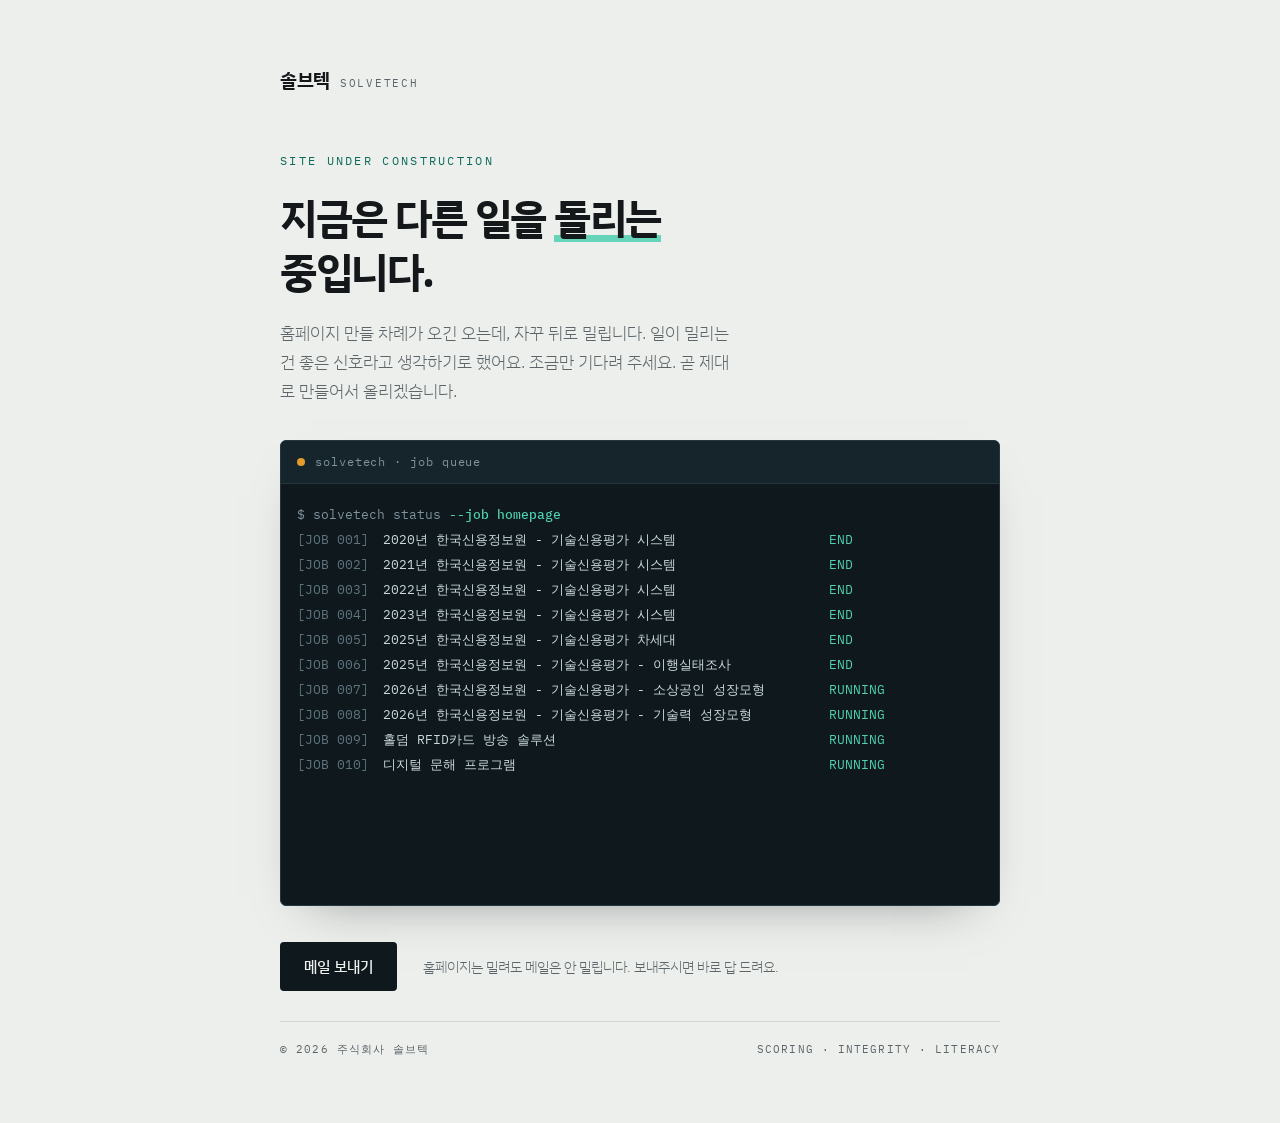
==== index.html @ c2465cfc "Update index.html" ====
<!DOCTYPE html>
<html lang="ko">
<head>
<meta charset="UTF-8">
<meta name="viewport" content="width=device-width, initial-scale=1">
<title>주식회사 솔브텍 — 홈페이지 준비 중입니다</title>
<meta name="description" content="솔브텍 홈페이지는 준비 중입니다. 문의는 메일로 주시면 바로 회신드립니다.">
<meta name="robots" content="noindex">
<link rel="preconnect" href="https://fonts.googleapis.com">
<link rel="preconnect" href="https://fonts.gstatic.com" crossorigin>
<link href="https://fonts.googleapis.com/css2?family=IBM+Plex+Mono:wght@400;500&family=IBM+Plex+Sans+KR:wght@300;400;500;600;700&display=swap" rel="stylesheet">
<style>
  :root{
    --paper:#EDEFEC;
    --ink:#14181A;
    --muted:#5C666A;
    --rule:#D3D8D2;
    --panel:#0E181D;
    --panel-2:#16242B;
    --panel-line:#24373F;
    --mint:#4FD1B0;
    --amber:#E39B2E;
    --accent:#0E6B5B;
    --sans:'IBM Plex Sans KR', system-ui, -apple-system, sans-serif;
    --mono:'IBM Plex Mono', ui-monospace, Menlo, monospace;
  }
  *{box-sizing:border-box;}
  body{
    margin:0; min-height:100vh; background:var(--paper); color:var(--ink);
    font-family:var(--sans); line-height:1.75; -webkit-font-smoothing:antialiased;
    display:flex; flex-direction:column; justify-content:center;
    padding:clamp(28px,6vw,64px) clamp(20px,5vw,48px);
  }
  .wrap{width:100%; max-width:720px; margin:0 auto;}
  a{color:inherit;}
  :focus-visible{outline:2px solid var(--accent); outline-offset:3px;}

  .brand{display:flex; align-items:baseline; gap:10px; margin-bottom:clamp(34px,6vw,54px);}
  .brand b{font-size:19px; font-weight:700; letter-spacing:-.02em;}
  .brand span{font-family:var(--mono); font-size:11px; color:var(--muted); letter-spacing:.16em;}

  .eyebrow{font-family:var(--mono); font-size:11.5px; letter-spacing:.2em; color:var(--accent); margin:0 0 20px;}
  h1{font-size:clamp(27px,5.2vw,42px); line-height:1.28; font-weight:700; letter-spacing:-.035em; margin:0 0 20px; max-width:16ch;}
  h1 em{font-style:normal; position:relative; z-index:0; white-space:nowrap;}
  h1 em::after{content:""; position:absolute; left:0; right:0; bottom:.08em; height:.16em; background:var(--mint); z-index:-1; opacity:.85;}
  .lede{font-size:clamp(14.5px,1.7vw,16.5px); color:var(--muted); font-weight:300; margin:0 0 34px; max-width:46ch;}

  /* 콘솔 */
  .console{background:var(--panel); border:1px solid var(--panel-line); border-radius:6px; overflow:hidden; box-shadow:0 22px 50px -32px rgba(14,24,29,.5);}
  .console-bar{display:flex; align-items:center; gap:10px; padding:11px 16px; background:var(--panel-2); border-bottom:1px solid var(--panel-line); font-family:var(--mono); font-size:11.5px; color:#7E939B; letter-spacing:.08em;}
  .dot{width:8px; height:8px; border-radius:50%; background:var(--amber); flex:none;}
  .console-body{padding:18px 16px 22px; font-family:var(--mono); font-size:12.5px; line-height:2; color:#C9D8DC; overflow-x:auto;}
  .cmd{color:#7E939B;}
  .cmd b{color:var(--mint); font-weight:500;}
  .logline{display:flex; gap:14px; white-space:nowrap; opacity:0; transform:translateY(4px);}
  .logline.on{opacity:1; transform:none; transition:opacity .22s ease, transform .22s ease;}
  .lg-id{color:#5F757D; flex:none; width:9ch;}
  .lg-name{flex:none; width:54ch;}
  .lg-stat{flex:none; color:var(--mint);}
  .logline.wait{color:#8FA5AC;}
  .logline.wait .lg-stat{color:var(--amber);}
  .logline.wait .lg-id{color:var(--amber);}

  .barline{margin-top:14px; padding-top:14px; border-top:1px solid var(--panel-line); white-space:nowrap; opacity:0;}
  .barline.on{opacity:1; transition:opacity .35s ease;}
  .barline .bar{color:var(--amber);}
  .barline .bar i{font-style:normal; color:#31454D;}
  .barline .pct{color:#C9D8DC;}
  .warn{color:#8FA5AC; opacity:0; margin-top:2px;}
  .warn.on{opacity:1; transition:opacity .35s ease;}
  .warn b{color:var(--amber); font-weight:500;}
  .cursor{display:inline-block; width:7px; height:14px; background:var(--mint); vertical-align:-2px; margin-left:4px; animation:blink 1.1s steps(1) infinite;}
  @keyframes blink{0%,50%{opacity:1;} 51%,100%{opacity:0;}}
  @media (max-width:600px){ .console-body{font-size:10.5px;} }

  /* 하단 */
  .foot{margin-top:36px; display:flex; align-items:center; gap:14px 26px; flex-wrap:wrap;}
  .btn{display:inline-block; text-decoration:none; font-size:14.5px; font-weight:500; background:var(--panel); color:var(--paper); padding:12px 24px; border-radius:4px; transition:background .18s ease;}
  .btn:hover{background:var(--accent);}
  .foot .note{font-size:13.5px; color:var(--muted); font-weight:300; margin:0;}
  .meta{margin-top:30px; padding-top:18px; border-top:1px solid var(--rule); font-family:var(--mono); font-size:11px; letter-spacing:.1em; color:var(--muted); display:flex; justify-content:space-between; gap:12px; flex-wrap:wrap;}

  @media (prefers-reduced-motion:reduce){
    .logline,.barline,.warn{opacity:1 !important; transform:none !important; transition:none !important;}
    .cursor{animation:none;}
  }
</style>
</head>
<body>
<div class="wrap">

  <div class="brand"><b>솔브텍</b><span>SOLVETECH</span></div>

  <p class="eyebrow">SITE UNDER CONSTRUCTION</p>
  <h1>지금은 다른 일을 <em>돌리는</em> 중입니다.</h1>
  <p class="lede">
    홈페이지 만들 차례가 오긴 오는데, 자꾸 뒤로 밀립니다.
    일이 밀리는 건 좋은 신호라고 생각하기로 했어요.
    조금만 기다려 주세요. 곧 제대로 만들어서 올리겠습니다.
  </p>

  <div class="console" role="img" aria-label="솔브텍의 작업 대기열. 진행 중인 다섯 개 사업 아래에 홈페이지 제작 작업이 대기 상태로 밀려 있으며, 진행률은 14퍼센트입니다.">
    <div class="console-bar"><span class="dot"></span> solvetech · job queue</div>
    <div class="console-body">
      <div class="cmd">$ solvetech status <b>--job homepage</b></div>
      <div id="log"></div>

      <div class="barline" id="barline">
        <span class="bar" id="bar"></span>
        <span class="pct" id="pct">0%</span>
      </div>
      <div class="warn" id="warn">
        <b>WARN</b> 대기열이 좀 깁니다. 지난달에도 14% 였습니다.<span class="cursor"></span>
      </div>
    </div>
  </div>

  <div class="foot">
    <a class="btn" href="mailto:securecasino@gmail.com">메일 보내기</a>
    <p class="note">홈페이지는 밀려도 메일은 안 밀립니다. 보내주시면 바로 답 드려요.</p>
  </div>

  <div class="meta">
    <span>© 2026 주식회사 솔브텍</span>
    <span>SCORING · INTEGRITY · LITERACY</span>
  </div>

</div>

<script>
(function(){
  var jobs = [
    ["JOB 001","2020년 한국신용정보원 - 기술신용평가 시스템","END",""],
    ["JOB 002","2021년 한국신용정보원 - 기술신용평가 시스템","END",""],
    ["JOB 003","2022년 한국신용정보원 - 기술신용평가 시스템","END",""],
    ["JOB 004","2023년 한국신용정보원 - 기술신용평가 시스템","END",""],
    ["JOB 005","2025년 한국신용정보원 - 기술신용평가 차세대","END",""],
    ["JOB 006","2025년 한국신용정보원 - 기술신용평가 - 이행실태조사","END",""],
    ["JOB 007","2026년 한국신용정보원 - 기술신용평가 - 소상공인 성장모형","RUNNING",""],
    ["JOB 008","2026년 한국신용정보원 - 기술신용평가 - 기술력 성장모형","RUNNING",""],
    ["JOB 009","홀덤 RFID카드 방송 솔루션","RUNNING",""],
    ["JOB 010","디지털 문해 프로그램","RUNNING",""],
    ["JOB 999","홈페이지 제작","PENDING","wait"]
  ];

  var box  = document.getElementById('log');
  var barL = document.getElementById('barline');
  var bar  = document.getElementById('bar');
  var pct  = document.getElementById('pct');
  var warn = document.getElementById('warn');
  var reduce = window.matchMedia('(prefers-reduced-motion: reduce)').matches;

  var rows = jobs.map(function(j){
    var el = document.createElement('div');
    el.className = 'logline ' + j[3];
    el.innerHTML =
      '<span class="lg-id">[' + j[0] + ']</span>' +
      '<span class="lg-name">' + j[1] + '</span>' +
      '<span class="lg-stat">' + j[2] + '</span>';
    box.appendChild(el);
    return el;
  });

  var TOTAL = 22, TARGET = 14;
  function draw(p){
    var filled = Math.round(TOTAL * p / 100);
    bar.innerHTML = '[' + '█'.repeat(filled) + '<i>' + '·'.repeat(TOTAL - filled) + '</i>] ';
    pct.textContent = p + '%';
  }

  if (reduce) {
    rows.forEach(function(el){ el.classList.add('on'); });
    draw(TARGET); barL.classList.add('on'); warn.classList.add('on');
    return;
  }

  draw(0);
  rows.forEach(function(el, i){
    setTimeout(function(){ el.classList.add('on'); }, 350 + i * 300);
  });

  var start = 350 + rows.length * 300 + 200;
  setTimeout(function(){
    barL.classList.add('on');
    var p = 0;
    var t = setInterval(function(){
      p++; draw(p);
      if (p >= TARGET) {
        clearInterval(t);
        setTimeout(function(){ warn.classList.add('on'); }, 500);
      }
    }, 55);
  }, start);
})();
</script>
</body>
</html>
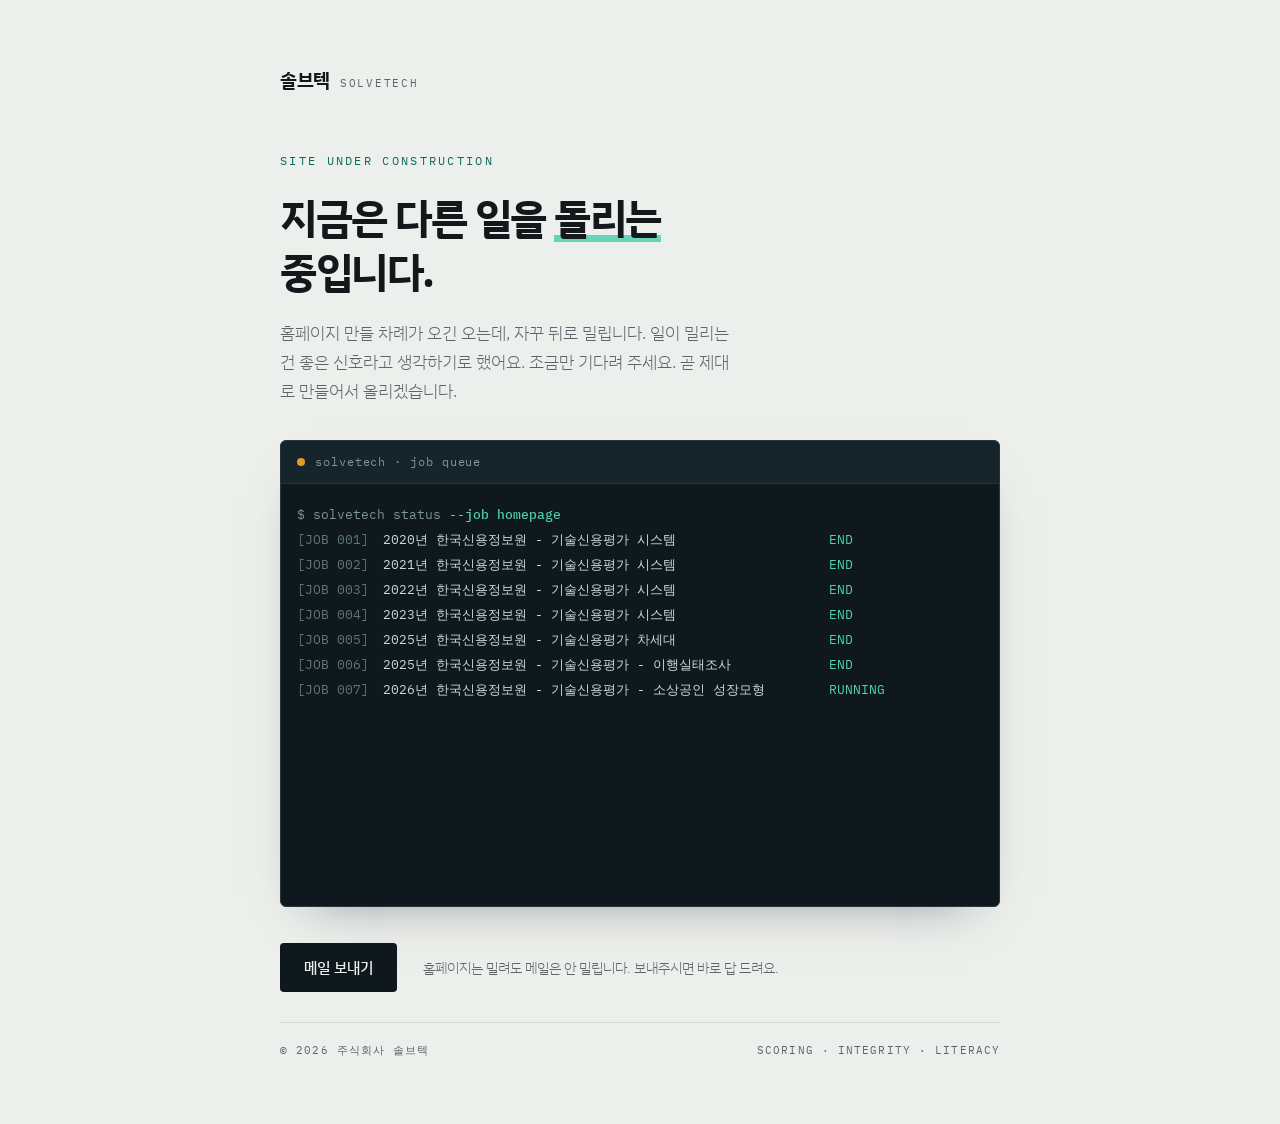
==== commit dd9da5ed: "Update index.html" ====
--- a/index.html
+++ b/index.html
@@ -31,6 +31,7 @@
     display:flex; flex-direction:column; justify-content:center;
     padding:clamp(28px,6vw,64px) clamp(20px,5vw,48px);
   }
+  body.locked{overflow:hidden;}
   .wrap{width:100%; max-width:720px; margin:0 auto;}
   a{color:inherit;}
   :focus-visible{outline:2px solid var(--accent); outline-offset:3px;}
@@ -61,6 +62,14 @@
   .logline.wait .lg-stat{color:var(--amber);}
   .logline.wait .lg-id{color:var(--amber);}
 
+  /* 클릭 가능한 잡 */
+  .logline.has-detail{cursor:pointer; padding:0 8px; margin:0 -8px; border-radius:3px; transition:background .15s ease;}
+  .logline.has-detail .lg-name{border-bottom:1px dotted #3E5A63;}
+  .logline.has-detail:hover, .logline.has-detail:focus-visible{background:rgba(79,209,176,.09);}
+  .logline.has-detail:hover .lg-name, .logline.has-detail:focus-visible .lg-name{color:var(--mint); border-bottom-color:var(--mint);}
+  .lg-open{flex:none; margin-left:auto; padding-left:16px; color:#3E5A63; transition:color .15s ease;}
+  .logline.has-detail:hover .lg-open, .logline.has-detail:focus-visible .lg-open{color:var(--mint);}
+
   .barline{margin-top:14px; padding-top:14px; border-top:1px solid var(--panel-line); white-space:nowrap; opacity:0;}
   .barline.on{opacity:1; transition:opacity .35s ease;}
   .barline .bar{color:var(--amber);}
@@ -80,9 +89,60 @@
   .foot .note{font-size:13.5px; color:var(--muted); font-weight:300; margin:0;}
   .meta{margin-top:30px; padding-top:18px; border-top:1px solid var(--rule); font-family:var(--mono); font-size:11px; letter-spacing:.1em; color:var(--muted); display:flex; justify-content:space-between; gap:12px; flex-wrap:wrap;}
 
+  /* ── 상세 레이어 ───────────────────────────── */
+  .layer{position:fixed; inset:0; z-index:50; display:flex; align-items:center; justify-content:center; padding:clamp(16px,4vw,40px);}
+  .layer[hidden]{display:none;}
+  .layer-bg{position:absolute; inset:0; background:rgba(14,24,29,.72); backdrop-filter:blur(3px); animation:fade .2s ease;}
+  .layer-panel{
+    position:relative; width:100%; max-width:760px; max-height:100%;
+    display:flex; flex-direction:column;
+    background:var(--panel); border:1px solid var(--panel-line); border-radius:6px;
+    box-shadow:0 40px 80px -30px rgba(0,0,0,.6); overflow:hidden;
+    animation:rise .22s cubic-bezier(.2,.7,.3,1);
+  }
+  @keyframes fade{from{opacity:0;} to{opacity:1;}}
+  @keyframes rise{from{opacity:0; transform:translateY(12px);} to{opacity:1; transform:none;}}
+
+  .layer-bar{display:flex; align-items:center; gap:10px; padding:11px 14px 11px 16px; background:var(--panel-2); border-bottom:1px solid var(--panel-line); font-family:var(--mono); font-size:11.5px; color:#7E939B; letter-spacing:.08em; flex:none;}
+  .layer-bar .grow{flex:1; min-width:0; overflow:hidden; text-overflow:ellipsis; white-space:nowrap;}
+  .layer-x{flex:none; background:none; border:1px solid var(--panel-line); color:#8FA5AC; font-family:var(--mono); font-size:11px; letter-spacing:.08em; padding:5px 10px; border-radius:3px; cursor:pointer; transition:color .15s ease, border-color .15s ease;}
+  .layer-x:hover{color:var(--mint); border-color:var(--mint);}
+
+  .layer-body{padding:clamp(22px,4vw,34px) clamp(18px,4vw,34px) clamp(28px,5vw,40px); overflow-y:auto; color:#DCE6E8;}
+  .layer-status{font-family:var(--mono); font-size:11px; letter-spacing:.18em; color:var(--mint); margin:0 0 10px;}
+  .layer-body h2{font-size:clamp(21px,3.4vw,28px); line-height:1.35; font-weight:700; letter-spacing:-.03em; margin:0 0 14px; color:#F2F5F3;}
+  .tags{display:flex; flex-wrap:wrap; gap:7px; margin:0 0 24px; padding:0; list-style:none;}
+  .tags li{font-family:var(--mono); font-size:10.5px; letter-spacing:.1em; color:#8FA5AC; border:1px solid var(--panel-line); border-radius:99px; padding:3px 10px;}
+  .layer-body p{font-size:14.5px; font-weight:300; line-height:1.85; color:#B9C8CC; margin:0 0 18px;}
+  .layer-body p.lead{font-size:15.5px; color:#DCE6E8;}
+  .layer-body h3{font-size:12px; font-family:var(--mono); letter-spacing:.14em; color:var(--mint); margin:30px 0 12px; font-weight:500;}
+  .layer-body ul.points{margin:0 0 22px; padding:0; list-style:none;}
+  .layer-body ul.points li{position:relative; padding-left:18px; font-size:14px; font-weight:300; color:#B9C8CC; margin-bottom:7px;}
+  .layer-body ul.points li::before{content:"▸"; position:absolute; left:0; color:var(--mint); font-size:11px;}
+
+  figure{margin:0 0 22px;}
+  figure img{display:block; width:100%; height:auto; border-radius:4px; border:1px solid var(--panel-line); background:var(--panel-2);}
+  .ratio{position:relative; width:100%; aspect-ratio:16/9; border-radius:4px; overflow:hidden; border:1px solid var(--panel-line); background:#000;}
+  .ratio iframe, .ratio video{position:absolute; inset:0; width:100%; height:100%; border:0; background:#000;}
+  figcaption{font-family:var(--mono); font-size:11px; letter-spacing:.06em; color:#7E939B; margin-top:9px;}
+  .ph{display:grid; place-items:center; aspect-ratio:16/9; background:var(--panel-2); border:1px dashed var(--panel-line); border-radius:4px; font-family:var(--mono); font-size:11px; letter-spacing:.12em; color:#5F757D; text-align:center; padding:12px; line-height:1.9;}
+
+  .layer-foot{margin-top:6px; padding-top:20px; border-top:1px solid var(--panel-line); display:flex; align-items:center; gap:14px 20px; flex-wrap:wrap;}
+  .layer-foot .btn{background:var(--mint); color:var(--panel); font-size:14px; padding:11px 22px;}
+  .layer-foot .btn:hover{background:#6BE0C3;}
+  .layer-foot small{font-family:var(--mono); font-size:11px; color:#7E939B; letter-spacing:.06em;}
+
+  /* 불러오는 중 / 실패 */
+  .state{font-family:var(--mono); font-size:12px; line-height:2.1; color:#8FA5AC; padding:8px 0 12px;}
+  .state .path{color:var(--mint);}
+  .state b{color:var(--amber); font-weight:500;}
+  .state .retry{margin-top:14px; background:none; border:1px solid var(--panel-line); color:#8FA5AC; font-family:var(--mono); font-size:11px; letter-spacing:.08em; padding:7px 14px; border-radius:3px; cursor:pointer;}
+  .state .retry:hover{color:var(--mint); border-color:var(--mint);}
+
   @media (prefers-reduced-motion:reduce){
     .logline,.barline,.warn{opacity:1 !important; transform:none !important; transition:none !important;}
     .cursor{animation:none;}
+    .layer-bg,.layer-panel{animation:none;}
   }
 </style>
 </head>
@@ -99,7 +159,7 @@
     조금만 기다려 주세요. 곧 제대로 만들어서 올리겠습니다.
   </p>
 
-  <div class="console" role="img" aria-label="솔브텍의 작업 대기열. 진행 중인 다섯 개 사업 아래에 홈페이지 제작 작업이 대기 상태로 밀려 있으며, 진행률은 14퍼센트입니다.">
+  <div class="console">
     <div class="console-bar"><span class="dot"></span> solvetech · job queue</div>
     <div class="console-body">
       <div class="cmd">$ solvetech status <b>--job homepage</b></div>
@@ -127,22 +187,47 @@
 
 </div>
 
+<!-- 상세 레이어 -->
+<div class="layer" id="layer" hidden>
+  <div class="layer-bg" data-close></div>
+  <div class="layer-panel" role="dialog" aria-modal="true" aria-labelledby="layer-title">
+    <div class="layer-bar">
+      <span class="dot"></span>
+      <span class="grow" id="layer-slug">solvetech · job</span>
+      <button type="button" class="layer-x" data-close>ESC 닫기</button>
+    </div>
+    <div class="layer-body" id="layer-body"></div>
+  </div>
+</div>
+
 <script>
 (function(){
+
+  /* ══════════════════════════════════════════════
+     설정 — 내용을 담아둔 폴더 (같은 저장소 기준)
+     저장소 구조
+       index.html
+       content/literacy.json      ← 글·이미지·영상 목록
+       assets/literacy/*.jpg|mp4  ← 실제 파일
+     ══════════════════════════════════════════════ */
+  var CONTENT_DIR = 'content/';
+
+  /* 대기열 — 맨 뒤 칸이 상세 키(content/키.json)입니다 */
   var jobs = [
-    ["JOB 001","2020년 한국신용정보원 - 기술신용평가 시스템","END",""],
-    ["JOB 002","2021년 한국신용정보원 - 기술신용평가 시스템","END",""],
-    ["JOB 003","2022년 한국신용정보원 - 기술신용평가 시스템","END",""],
-    ["JOB 004","2023년 한국신용정보원 - 기술신용평가 시스템","END",""],
-    ["JOB 005","2025년 한국신용정보원 - 기술신용평가 차세대","END",""],
-    ["JOB 006","2025년 한국신용정보원 - 기술신용평가 - 이행실태조사","END",""],
-    ["JOB 007","2026년 한국신용정보원 - 기술신용평가 - 소상공인 성장모형","RUNNING",""],
-    ["JOB 008","2026년 한국신용정보원 - 기술신용평가 - 기술력 성장모형","RUNNING",""],
-    ["JOB 009","홀덤 RFID카드 방송 솔루션","RUNNING",""],
-    ["JOB 010","디지털 문해 프로그램","RUNNING",""],
-    ["JOB 999","홈페이지 제작","PENDING","wait"]
+    ["JOB 001","2020년 한국신용정보원 - 기술신용평가 시스템","END","",""],
+    ["JOB 002","2021년 한국신용정보원 - 기술신용평가 시스템","END","",""],
+    ["JOB 003","2022년 한국신용정보원 - 기술신용평가 시스템","END","",""],
+    ["JOB 004","2023년 한국신용정보원 - 기술신용평가 시스템","END","",""],
+    ["JOB 005","2025년 한국신용정보원 - 기술신용평가 차세대","END","",""],
+    ["JOB 006","2025년 한국신용정보원 - 기술신용평가 - 이행실태조사","END","",""],
+    ["JOB 007","2026년 한국신용정보원 - 기술신용평가 - 소상공인 성장모형","RUNNING","",""],
+    ["JOB 008","2026년 한국신용정보원 - 기술신용평가 - 기술력 성장모형","RUNNING","",""],
+    ["JOB 009","홀덤 RFID카드 방송 솔루션","RUNNING","",""],
+    ["JOB 010","디지털 문해 프로그램","RUNNING","","literacy"],
+    ["JOB 999","홈페이지 제작","PENDING","wait",""]
   ];
 
+  /* ── 대기열 렌더 ── */
   var box  = document.getElementById('log');
   var barL = document.getElementById('barline');
   var bar  = document.getElementById('bar');
@@ -151,12 +236,24 @@
   var reduce = window.matchMedia('(prefers-reduced-motion: reduce)').matches;
 
   var rows = jobs.map(function(j){
+    var key = j[4];
     var el = document.createElement('div');
-    el.className = 'logline ' + j[3];
+    el.className = 'logline ' + j[3] + (key ? ' has-detail' : '');
     el.innerHTML =
       '<span class="lg-id">[' + j[0] + ']</span>' +
       '<span class="lg-name">' + j[1] + '</span>' +
-      '<span class="lg-stat">' + j[2] + '</span>';
+      '<span class="lg-stat">' + j[2] + '</span>' +
+      (key ? '<span class="lg-open" aria-hidden="true">[더보기]</span>' : '');
+    if (key) {
+      el.setAttribute('role','button');
+      el.setAttribute('tabindex','0');
+      el.setAttribute('aria-haspopup','dialog');
+      el.setAttribute('aria-label', j[1] + ' 자세히 보기');
+      el.addEventListener('click', function(){ openLayer(key, el); });
+      el.addEventListener('keydown', function(e){
+        if (e.key === 'Enter' || e.key === ' ') { e.preventDefault(); openLayer(key, el); }
+      });
+    }
     box.appendChild(el);
     return el;
   });
@@ -171,26 +268,132 @@
   if (reduce) {
     rows.forEach(function(el){ el.classList.add('on'); });
     draw(TARGET); barL.classList.add('on'); warn.classList.add('on');
-    return;
-  }
-
-  draw(0);
-  rows.forEach(function(el, i){
-    setTimeout(function(){ el.classList.add('on'); }, 350 + i * 300);
+  } else {
+    draw(0);
+    rows.forEach(function(el, i){
+      setTimeout(function(){ el.classList.add('on'); }, 350 + i * 300);
+    });
+    var start = 350 + rows.length * 300 + 200;
+    setTimeout(function(){
+      barL.classList.add('on');
+      var p = 0;
+      var t = setInterval(function(){
+        p++; draw(p);
+        if (p >= TARGET) { clearInterval(t); setTimeout(function(){ warn.classList.add('on'); }, 500); }
+      }, 55);
+    }, start);
+  }
+
+  /* ── 레이어 ── */
+  var layer  = document.getElementById('layer');
+  var lSlug  = document.getElementById('layer-slug');
+  var lBody  = document.getElementById('layer-body');
+  var lClose = layer.querySelector('.layer-x');
+  var opener = null;
+  var cache  = {};
+
+  function ytId(url){
+    var m = url.match(/(?:youtu\.be\/|v=|\/embed\/|\/shorts\/)([A-Za-z0-9_-]{6,})/);
+    return m ? m[1] : null;
+  }
+
+  function media(b){
+    var cap = b.caption ? '<figcaption>' + b.caption + '</figcaption>' : '';
+    if (b.type === 'image') {
+      var img = b.src
+        ? '<img src="' + b.src + '" alt="' + (b.alt || '') + '" loading="lazy">'
+        : '<div class="ph">IMAGE · 경로가 비어 있습니다</div>';
+      return '<figure>' + img + cap + '</figure>';
+    }
+    if (b.type === 'video') {
+      var vid;
+      if (!b.src) {
+        vid = '<div class="ph">VIDEO · 경로가 비어 있습니다</div>';
+      } else {
+        var id = ytId(b.src);
+        vid = '<div class="ratio">' + (id
+          ? '<iframe src="https://www.youtube-nocookie.com/embed/' + id + '" title="' + (b.caption || '영상') + '" allow="accelerometer; autoplay; clipboard-write; encrypted-media; gyroscope; picture-in-picture" allowfullscreen></iframe>'
+          : '<video controls playsinline preload="metadata"' + (b.poster ? ' poster="' + b.poster + '"' : '') + '><source src="' + b.src + '"></video>')
+          + '</div>';
+      }
+      return '<figure>' + vid + cap + '</figure>';
+    }
+    return '';
+  }
+
+  function render(d){
+    var html = '';
+    if (d.status) html += '<p class="layer-status">' + d.status + '</p>';
+    html += '<h2 id="layer-title">' + (d.title || '') + '</h2>';
+    if (d.tags && d.tags.length) {
+      html += '<ul class="tags">' + d.tags.map(function(t){ return '<li>' + t + '</li>'; }).join('') + '</ul>';
+    }
+    (d.blocks || []).forEach(function(b){
+      if (b.type === 'text') {
+        html += '<p' + (b.lead ? ' class="lead"' : '') + '>' + b.value + '</p>';
+      } else if (b.type === 'list') {
+        if (b.title) html += '<h3>' + b.title + '</h3>';
+        html += '<ul class="points">' + (b.items || []).map(function(i){ return '<li>' + i + '</li>'; }).join('') + '</ul>';
+      } else {
+        html += media(b);
+      }
+    });
+    if (d.cta) {
+      html += '<div class="layer-foot"><a class="btn" href="' + d.cta.href + '">' + d.cta.label + '</a>'
+            + (d.cta.note ? '<small>' + d.cta.note + '</small>' : '') + '</div>';
+    }
+    return html;
+  }
+
+  function openLayer(key, from){
+    if (from) opener = from;
+    lSlug.textContent = 'solvetech · ' + CONTENT_DIR + key + '.json';
+    layer.hidden = false;
+    document.body.classList.add('locked');
+    lBody.scrollTop = 0;
+    lClose.focus();
+
+    if (cache[key]) { lBody.innerHTML = render(cache[key]); return; }
+
+    lBody.innerHTML =
+      '<p class="state">$ fetch <span class="path">' + CONTENT_DIR + key + '.json</span>' +
+      '<span class="cursor"></span></p>';
+
+    fetch(CONTENT_DIR + key + '.json', {cache:'no-cache'})
+      .then(function(r){ if(!r.ok) throw new Error('HTTP ' + r.status); return r.json(); })
+      .then(function(d){ cache[key] = d; if(!layer.hidden) lBody.innerHTML = render(d); })
+      .catch(function(err){
+        if (layer.hidden) return;
+        lBody.innerHTML =
+          '<div class="state"><b>ERROR</b> 내용을 불러오지 못했습니다.<br>' +
+          '경로 <span class="path">' + CONTENT_DIR + key + '.json</span> 을 확인해 주세요.<br>' +
+          '(' + err.message + ')<br>' +
+          '<button type="button" class="retry">다시 시도</button></div>';
+        lBody.querySelector('.retry').addEventListener('click', function(){ openLayer(key); });
+      });
+  }
+
+  function closeLayer(){
+    if (layer.hidden) return;
+    layer.hidden = true;
+    lBody.innerHTML = '';           // 영상 재생 정지
+    document.body.classList.remove('locked');
+    if (opener) { opener.focus(); opener = null; }
+  }
+
+  layer.addEventListener('click', function(e){
+    if (e.target.hasAttribute('data-close')) closeLayer();
   });
-
-  var start = 350 + rows.length * 300 + 200;
-  setTimeout(function(){
-    barL.classList.add('on');
-    var p = 0;
-    var t = setInterval(function(){
-      p++; draw(p);
-      if (p >= TARGET) {
-        clearInterval(t);
-        setTimeout(function(){ warn.classList.add('on'); }, 500);
-      }
-    }, 55);
-  }, start);
+  document.addEventListener('keydown', function(e){
+    if (e.key === 'Escape') closeLayer();
+    if (e.key === 'Tab' && !layer.hidden) {
+      var f = layer.querySelectorAll('button, a[href], iframe, video, [tabindex]:not([tabindex="-1"])');
+      if (!f.length) return;
+      var first = f[0], last = f[f.length - 1];
+      if (e.shiftKey && document.activeElement === first) { e.preventDefault(); last.focus(); }
+      else if (!e.shiftKey && document.activeElement === last) { e.preventDefault(); first.focus(); }
+    }
+  });
 })();
 </script>
 </body>
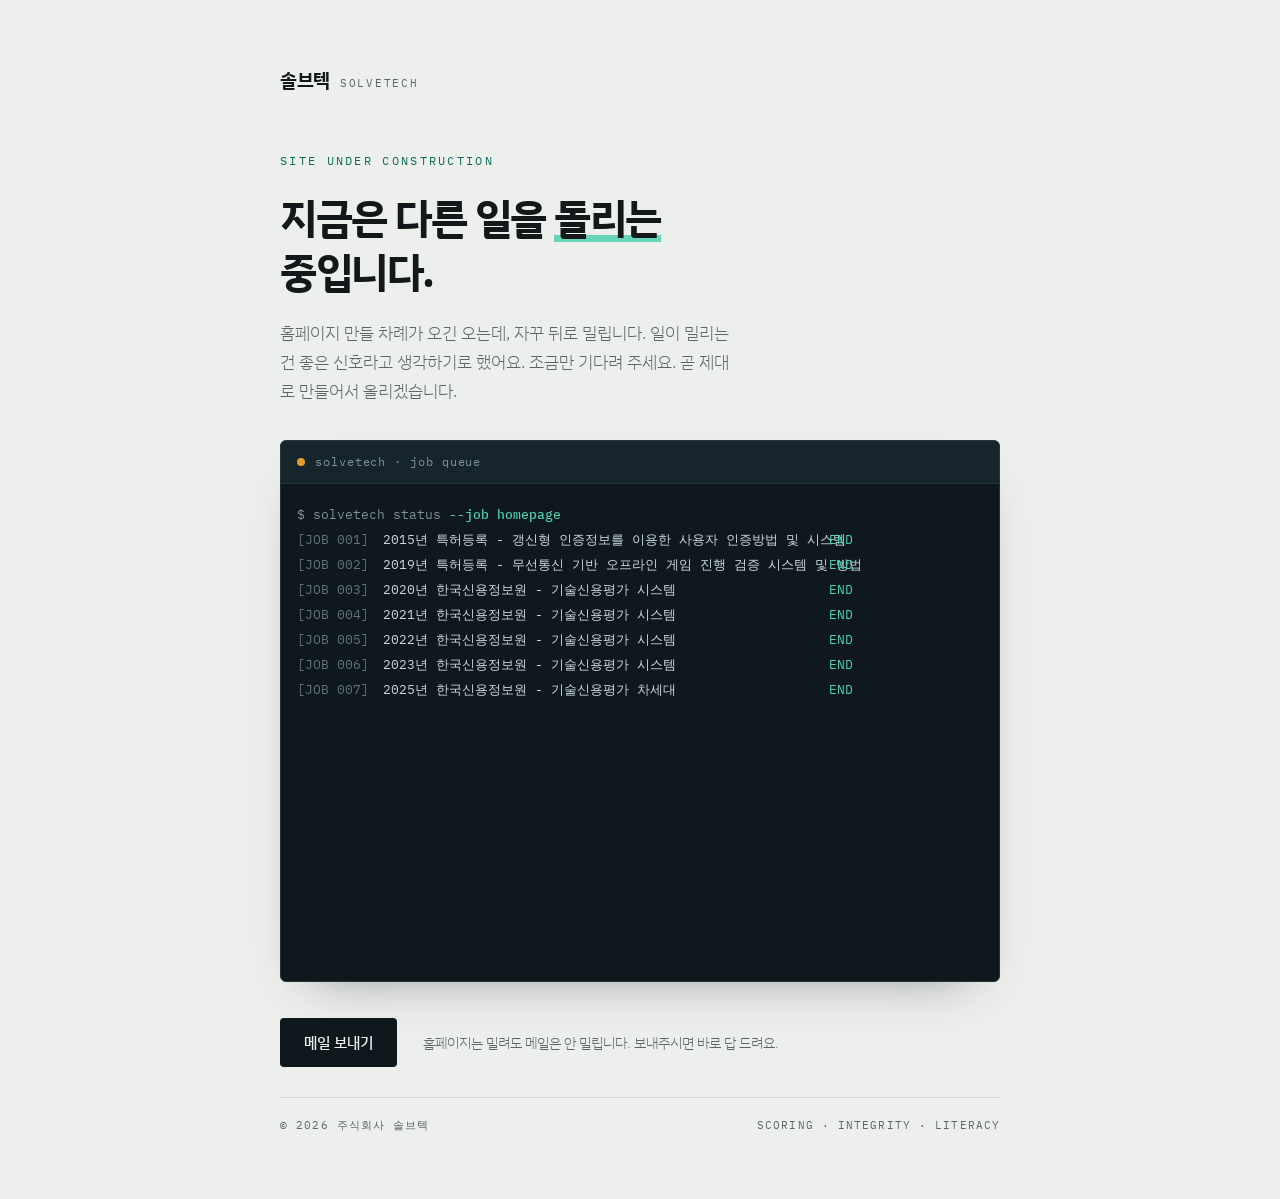
==== commit 4a736831: "Update index.html" ====
--- a/index.html
+++ b/index.html
@@ -9,21 +9,8 @@
 <link rel="preconnect" href="https://fonts.googleapis.com">
 <link rel="preconnect" href="https://fonts.gstatic.com" crossorigin>
 <link href="https://fonts.googleapis.com/css2?family=IBM+Plex+Mono:wght@400;500&family=IBM+Plex+Sans+KR:wght@300;400;500;600;700&display=swap" rel="stylesheet">
+<link rel="stylesheet" href="detail.css">
 <style>
-  :root{
-    --paper:#EDEFEC;
-    --ink:#14181A;
-    --muted:#5C666A;
-    --rule:#D3D8D2;
-    --panel:#0E181D;
-    --panel-2:#16242B;
-    --panel-line:#24373F;
-    --mint:#4FD1B0;
-    --amber:#E39B2E;
-    --accent:#0E6B5B;
-    --sans:'IBM Plex Sans KR', system-ui, -apple-system, sans-serif;
-    --mono:'IBM Plex Mono', ui-monospace, Menlo, monospace;
-  }
   *{box-sizing:border-box;}
   body{
     margin:0; min-height:100vh; background:var(--paper); color:var(--ink);
@@ -89,12 +76,12 @@
   .foot .note{font-size:13.5px; color:var(--muted); font-weight:300; margin:0;}
   .meta{margin-top:30px; padding-top:18px; border-top:1px solid var(--rule); font-family:var(--mono); font-size:11px; letter-spacing:.1em; color:var(--muted); display:flex; justify-content:space-between; gap:12px; flex-wrap:wrap;}
 
-  /* ── 상세 레이어 ───────────────────────────── */
+  /* ── 상세 레이어 (틀만. 내용 스타일은 detail.css) ── */
   .layer{position:fixed; inset:0; z-index:50; display:flex; align-items:center; justify-content:center; padding:clamp(16px,4vw,40px);}
   .layer[hidden]{display:none;}
   .layer-bg{position:absolute; inset:0; background:rgba(14,24,29,.72); backdrop-filter:blur(3px); animation:fade .2s ease;}
   .layer-panel{
-    position:relative; width:100%; max-width:760px; max-height:100%;
+    position:relative; width:100%; max-width:1040px; max-height:100%;
     display:flex; flex-direction:column;
     background:var(--panel); border:1px solid var(--panel-line); border-radius:6px;
     box-shadow:0 40px 80px -30px rgba(0,0,0,.6); overflow:hidden;
@@ -105,32 +92,12 @@
 
   .layer-bar{display:flex; align-items:center; gap:10px; padding:11px 14px 11px 16px; background:var(--panel-2); border-bottom:1px solid var(--panel-line); font-family:var(--mono); font-size:11.5px; color:#7E939B; letter-spacing:.08em; flex:none;}
   .layer-bar .grow{flex:1; min-width:0; overflow:hidden; text-overflow:ellipsis; white-space:nowrap;}
+  .layer-open{flex:none; color:#7E939B; text-decoration:none; border:1px solid var(--panel-line); font-size:11px; letter-spacing:.08em; padding:5px 10px; border-radius:3px; transition:color .15s ease, border-color .15s ease;}
+  .layer-open:hover{color:var(--mint); border-color:var(--mint);}
   .layer-x{flex:none; background:none; border:1px solid var(--panel-line); color:#8FA5AC; font-family:var(--mono); font-size:11px; letter-spacing:.08em; padding:5px 10px; border-radius:3px; cursor:pointer; transition:color .15s ease, border-color .15s ease;}
   .layer-x:hover{color:var(--mint); border-color:var(--mint);}
 
-  .layer-body{padding:clamp(22px,4vw,34px) clamp(18px,4vw,34px) clamp(28px,5vw,40px); overflow-y:auto; color:#DCE6E8;}
-  .layer-status{font-family:var(--mono); font-size:11px; letter-spacing:.18em; color:var(--mint); margin:0 0 10px;}
-  .layer-body h2{font-size:clamp(21px,3.4vw,28px); line-height:1.35; font-weight:700; letter-spacing:-.03em; margin:0 0 14px; color:#F2F5F3;}
-  .tags{display:flex; flex-wrap:wrap; gap:7px; margin:0 0 24px; padding:0; list-style:none;}
-  .tags li{font-family:var(--mono); font-size:10.5px; letter-spacing:.1em; color:#8FA5AC; border:1px solid var(--panel-line); border-radius:99px; padding:3px 10px;}
-  .layer-body p{font-size:14.5px; font-weight:300; line-height:1.85; color:#B9C8CC; margin:0 0 18px;}
-  .layer-body p.lead{font-size:15.5px; color:#DCE6E8;}
-  .layer-body h3{font-size:12px; font-family:var(--mono); letter-spacing:.14em; color:var(--mint); margin:30px 0 12px; font-weight:500;}
-  .layer-body ul.points{margin:0 0 22px; padding:0; list-style:none;}
-  .layer-body ul.points li{position:relative; padding-left:18px; font-size:14px; font-weight:300; color:#B9C8CC; margin-bottom:7px;}
-  .layer-body ul.points li::before{content:"▸"; position:absolute; left:0; color:var(--mint); font-size:11px;}
-
-  figure{margin:0 0 22px;}
-  figure img{display:block; width:100%; height:auto; border-radius:4px; border:1px solid var(--panel-line); background:var(--panel-2);}
-  .ratio{position:relative; width:100%; aspect-ratio:16/9; border-radius:4px; overflow:hidden; border:1px solid var(--panel-line); background:#000;}
-  .ratio iframe, .ratio video{position:absolute; inset:0; width:100%; height:100%; border:0; background:#000;}
-  figcaption{font-family:var(--mono); font-size:11px; letter-spacing:.06em; color:#7E939B; margin-top:9px;}
-  .ph{display:grid; place-items:center; aspect-ratio:16/9; background:var(--panel-2); border:1px dashed var(--panel-line); border-radius:4px; font-family:var(--mono); font-size:11px; letter-spacing:.12em; color:#5F757D; text-align:center; padding:12px; line-height:1.9;}
-
-  .layer-foot{margin-top:6px; padding-top:20px; border-top:1px solid var(--panel-line); display:flex; align-items:center; gap:14px 20px; flex-wrap:wrap;}
-  .layer-foot .btn{background:var(--mint); color:var(--panel); font-size:14px; padding:11px 22px;}
-  .layer-foot .btn:hover{background:#6BE0C3;}
-  .layer-foot small{font-family:var(--mono); font-size:11px; color:#7E939B; letter-spacing:.06em;}
+  .layer-body{padding:clamp(22px,4vw,40px) clamp(18px,4vw,48px) clamp(28px,5vw,48px); overflow-y:auto;}
 
   /* 불러오는 중 / 실패 */
   .state{font-family:var(--mono); font-size:12px; line-height:2.1; color:#8FA5AC; padding:8px 0 12px;}
@@ -194,6 +161,7 @@
     <div class="layer-bar">
       <span class="dot"></span>
       <span class="grow" id="layer-slug">solvetech · job</span>
+      <a class="layer-open" id="layer-open" href="#" target="_blank" rel="noopener">새 창</a>
       <button type="button" class="layer-x" data-close>ESC 닫기</button>
     </div>
     <div class="layer-body" id="layer-body"></div>
@@ -204,28 +172,43 @@
 (function(){
 
   /* ══════════════════════════════════════════════
-     설정 — 내용을 담아둔 폴더 (같은 저장소 기준)
+     대기열.
+     [JOB 001] 번호는 배열 순서대로 자동으로 붙습니다.
+     줄을 끼워 넣거나 지우면 아래 번호도 알아서 다시 매겨집니다.
+
+     칸 순서
+       0 이름   1 상태   2 줄 스타일(''|'wait')
+       3 폴더 이름(선택) — 적으면 그 폴더의 index.html 을 팝업에 띄웁니다
+       4 번호 직접 지정(선택) — 순서를 무시하고 이 번호를 씁니다
+
      저장소 구조
        index.html
-       content/literacy.json      ← 글·이미지·영상 목록
-       assets/literacy/*.jpg|mp4  ← 실제 파일
+       detail.css
+       literacy/
+         index.html          ← 팝업에 뜨는 내용
+         assets/*.jpg, *.mp4
      ══════════════════════════════════════════════ */
-  var CONTENT_DIR = 'content/';
-
-  /* 대기열 — 맨 뒤 칸이 상세 키(content/키.json)입니다 */
   var jobs = [
-    ["JOB 001","2020년 한국신용정보원 - 기술신용평가 시스템","END","",""],
-    ["JOB 002","2021년 한국신용정보원 - 기술신용평가 시스템","END","",""],
-    ["JOB 003","2022년 한국신용정보원 - 기술신용평가 시스템","END","",""],
-    ["JOB 004","2023년 한국신용정보원 - 기술신용평가 시스템","END","",""],
-    ["JOB 005","2025년 한국신용정보원 - 기술신용평가 차세대","END","",""],
-    ["JOB 006","2025년 한국신용정보원 - 기술신용평가 - 이행실태조사","END","",""],
-    ["JOB 007","2026년 한국신용정보원 - 기술신용평가 - 소상공인 성장모형","RUNNING","",""],
-    ["JOB 008","2026년 한국신용정보원 - 기술신용평가 - 기술력 성장모형","RUNNING","",""],
-    ["JOB 009","홀덤 RFID카드 방송 솔루션","RUNNING","",""],
-    ["JOB 010","디지털 문해 프로그램","RUNNING","","literacy"],
-    ["JOB 999","홈페이지 제작","PENDING","wait",""]
+    ["2015년 특허등록 - 갱신형 인증정보를 이용한 사용자 인증방법 및 시스템","END"],
+    ["2019년 특허등록 - 무선통신 기반 오프라인 게임 진행 검증 시스템 및 방법","END"],
+    ["2020년 한국신용정보원 - 기술신용평가 시스템" ,"END"],
+    ["2021년 한국신용정보원 - 기술신용평가 시스템","END"],
+    ["2022년 한국신용정보원 - 기술신용평가 시스템","END"],
+    ["2023년 한국신용정보원 - 기술신용평가 시스템","END"],
+    ["2025년 한국신용정보원 - 기술신용평가 차세대","END"],
+    ["2025년 한국신용정보원 - 기술신용평가 - 이행실태조사","END"],
+    ["2025년 지멘스 멘딕스 개발툴 플러그인 - 메타서비스","END", "mendix-meta"],
+    ["2026년 한국신용정보원 - 기술신용평가 - 소상공인 성장모형","RUNNING"],
+    ["2026년 한국신용정보원 - 기술신용평가 - 기술력 성장모형","RUNNING"],
+    ["홀덤 RFID카드 방송 솔루션","RUNNING"],
+    ["디지털 문해 프로그램","RUNNING","","literacy"],
+    ["홈페이지 제작","PENDING","wait","","999"]
   ];
+
+  /* 번호 만들기 — 4번 칸이 있으면 그걸 쓰고, 없으면 순서대로 */
+  function jobNo(j, i){
+    return 'JOB ' + (j[4] || String(i + 1).padStart(3, '0'));
+  }
 
   /* ── 대기열 렌더 ── */
   var box  = document.getElementById('log');
@@ -235,23 +218,23 @@
   var warn = document.getElementById('warn');
   var reduce = window.matchMedia('(prefers-reduced-motion: reduce)').matches;
 
-  var rows = jobs.map(function(j){
-    var key = j[4];
+  var rows = jobs.map(function(j, i){
+    var dir = j[3];
     var el = document.createElement('div');
-    el.className = 'logline ' + j[3] + (key ? ' has-detail' : '');
+    el.className = 'logline ' + (j[2] || '') + (dir ? ' has-detail' : '');
     el.innerHTML =
-      '<span class="lg-id">[' + j[0] + ']</span>' +
-      '<span class="lg-name">' + j[1] + '</span>' +
-      '<span class="lg-stat">' + j[2] + '</span>' +
-      (key ? '<span class="lg-open" aria-hidden="true">[더보기]</span>' : '');
-    if (key) {
+      '<span class="lg-id">[' + jobNo(j, i) + ']</span>' +
+      '<span class="lg-name">' + j[0] + '</span>' +
+      '<span class="lg-stat">' + j[1] + '</span>' +
+      (dir ? '<span class="lg-open" aria-hidden="true">[더보기]</span>' : '');
+    if (dir) {
       el.setAttribute('role','button');
       el.setAttribute('tabindex','0');
       el.setAttribute('aria-haspopup','dialog');
-      el.setAttribute('aria-label', j[1] + ' 자세히 보기');
-      el.addEventListener('click', function(){ openLayer(key, el); });
+      el.setAttribute('aria-label', j[0] + ' 자세히 보기');
+      el.addEventListener('click', function(){ openLayer(dir, el); });
       el.addEventListener('keydown', function(e){
-        if (e.key === 'Enter' || e.key === ' ') { e.preventDefault(); openLayer(key, el); }
+        if (e.key === 'Enter' || e.key === ' ') { e.preventDefault(); openLayer(dir, el); }
       });
     }
     box.appendChild(el);
@@ -287,89 +270,59 @@
   /* ── 레이어 ── */
   var layer  = document.getElementById('layer');
   var lSlug  = document.getElementById('layer-slug');
+  var lOpen  = document.getElementById('layer-open');
   var lBody  = document.getElementById('layer-body');
   var lClose = layer.querySelector('.layer-x');
   var opener = null;
   var cache  = {};
 
-  function ytId(url){
-    var m = url.match(/(?:youtu\.be\/|v=|\/embed\/|\/shorts\/)([A-Za-z0-9_-]{6,})/);
-    return m ? m[1] : null;
-  }
-
-  function media(b){
-    var cap = b.caption ? '<figcaption>' + b.caption + '</figcaption>' : '';
-    if (b.type === 'image') {
-      var img = b.src
-        ? '<img src="' + b.src + '" alt="' + (b.alt || '') + '" loading="lazy">'
-        : '<div class="ph">IMAGE · 경로가 비어 있습니다</div>';
-      return '<figure>' + img + cap + '</figure>';
-    }
-    if (b.type === 'video') {
-      var vid;
-      if (!b.src) {
-        vid = '<div class="ph">VIDEO · 경로가 비어 있습니다</div>';
-      } else {
-        var id = ytId(b.src);
-        vid = '<div class="ratio">' + (id
-          ? '<iframe src="https://www.youtube-nocookie.com/embed/' + id + '" title="' + (b.caption || '영상') + '" allow="accelerometer; autoplay; clipboard-write; encrypted-media; gyroscope; picture-in-picture" allowfullscreen></iframe>'
-          : '<video controls playsinline preload="metadata"' + (b.poster ? ' poster="' + b.poster + '"' : '') + '><source src="' + b.src + '"></video>')
-          + '</div>';
-      }
-      return '<figure>' + vid + cap + '</figure>';
-    }
-    return '';
-  }
-
-  function render(d){
-    var html = '';
-    if (d.status) html += '<p class="layer-status">' + d.status + '</p>';
-    html += '<h2 id="layer-title">' + (d.title || '') + '</h2>';
-    if (d.tags && d.tags.length) {
-      html += '<ul class="tags">' + d.tags.map(function(t){ return '<li>' + t + '</li>'; }).join('') + '</ul>';
-    }
-    (d.blocks || []).forEach(function(b){
-      if (b.type === 'text') {
-        html += '<p' + (b.lead ? ' class="lead"' : '') + '>' + b.value + '</p>';
-      } else if (b.type === 'list') {
-        if (b.title) html += '<h3>' + b.title + '</h3>';
-        html += '<ul class="points">' + (b.items || []).map(function(i){ return '<li>' + i + '</li>'; }).join('') + '</ul>';
-      } else {
-        html += media(b);
-      }
+  /* 불러온 페이지 안의 상대경로를 그 폴더 기준으로 고쳐줍니다.
+     literacy/index.html 의 assets/01.jpg → literacy/assets/01.jpg */
+  function fixPaths(root, base){
+    root.querySelectorAll('[src],[href],[poster]').forEach(function(el){
+      ['src','href','poster'].forEach(function(attr){
+        var v = el.getAttribute(attr);
+        if (!v) return;
+        if (/^(https?:|mailto:|tel:|data:|blob:|#|\/\/|\/)/i.test(v)) return;
+        try { el.setAttribute(attr, new URL(v, base).href); } catch(e){}
+      });
     });
-    if (d.cta) {
-      html += '<div class="layer-foot"><a class="btn" href="' + d.cta.href + '">' + d.cta.label + '</a>'
-            + (d.cta.note ? '<small>' + d.cta.note + '</small>' : '') + '</div>';
-    }
-    return html;
-  }
-
-  function openLayer(key, from){
+  }
+
+  function openLayer(dir, from){
     if (from) opener = from;
-    lSlug.textContent = 'solvetech · ' + CONTENT_DIR + key + '.json';
+    var path = dir + '/index.html';
+    lSlug.textContent = 'solvetech · ' + path;
+    lOpen.href = dir + '/';
     layer.hidden = false;
     document.body.classList.add('locked');
     lBody.scrollTop = 0;
     lClose.focus();
 
-    if (cache[key]) { lBody.innerHTML = render(cache[key]); return; }
+    if (cache[dir]) { lBody.innerHTML = cache[dir]; return; }
 
     lBody.innerHTML =
-      '<p class="state">$ fetch <span class="path">' + CONTENT_DIR + key + '.json</span>' +
-      '<span class="cursor"></span></p>';
-
-    fetch(CONTENT_DIR + key + '.json', {cache:'no-cache'})
-      .then(function(r){ if(!r.ok) throw new Error('HTTP ' + r.status); return r.json(); })
-      .then(function(d){ cache[key] = d; if(!layer.hidden) lBody.innerHTML = render(d); })
+      '<p class="state">$ load <span class="path">' + path + '</span><span class="cursor"></span></p>';
+
+    fetch(path, {cache:'no-cache'})
+      .then(function(r){ if(!r.ok) throw new Error('HTTP ' + r.status); return r.text(); })
+      .then(function(html){
+        var doc = new DOMParser().parseFromString(html, 'text/html');
+        var node = doc.querySelector('.detail') || doc.body;
+        fixPaths(node, new URL(path, location.href));
+        var h2 = node.querySelector('h2');
+        if (h2) h2.id = 'layer-title';
+        cache[dir] = node.outerHTML;
+        if (!layer.hidden) lBody.innerHTML = cache[dir];
+      })
       .catch(function(err){
         if (layer.hidden) return;
         lBody.innerHTML =
           '<div class="state"><b>ERROR</b> 내용을 불러오지 못했습니다.<br>' +
-          '경로 <span class="path">' + CONTENT_DIR + key + '.json</span> 을 확인해 주세요.<br>' +
+          '경로 <span class="path">' + path + '</span> 을 확인해 주세요.<br>' +
           '(' + err.message + ')<br>' +
           '<button type="button" class="retry">다시 시도</button></div>';
-        lBody.querySelector('.retry').addEventListener('click', function(){ openLayer(key); });
+        lBody.querySelector('.retry').addEventListener('click', function(){ openLayer(dir); });
       });
   }
 
--- a/detail.css
+++ b/detail.css
@@ -0,0 +1,78 @@
+/* ============================================================
+   detail.css — 사업 상세 내용 스타일
+   팝업 안에서 불러올 때와, 그 페이지를 주소로 직접 열 때
+   둘 다 같은 모습이 되도록 공통으로 씁니다.
+   ============================================================ */
+
+:root{
+  --paper:#EDEFEC;
+  --ink:#14181A;
+  --muted:#5C666A;
+  --rule:#D3D8D2;
+  --panel:#0E181D;
+  --panel-2:#16242B;
+  --panel-line:#24373F;
+  --mint:#4FD1B0;
+  --amber:#E39B2E;
+  --accent:#0E6B5B;
+  --sans:'IBM Plex Sans KR', system-ui, -apple-system, sans-serif;
+  --mono:'IBM Plex Mono', ui-monospace, Menlo, monospace;
+}
+
+/* ── 본문 ───────────────────────────────────── */
+.detail{font-family:var(--sans); color:#DCE6E8; line-height:1.75;}
+.detail *{box-sizing:border-box;}
+
+/* 글은 읽기 좋은 폭까지만. 사진·영상은 감싸지 말고 밖에 두세요. */
+.detail .col{max-width:68ch;}
+
+.detail .status{font-family:var(--mono); font-size:11px; letter-spacing:.18em; color:var(--mint); margin:0 0 10px;}
+.detail h2{font-size:clamp(21px,3.4vw,28px); line-height:1.35; font-weight:700; letter-spacing:-.03em; margin:0 0 14px; color:#F2F5F3;}
+.detail h3{font-size:12px; font-family:var(--mono); letter-spacing:.14em; color:var(--mint); margin:30px 0 12px; font-weight:500;}
+
+.detail .tags{display:flex; flex-wrap:wrap; gap:7px; margin:0 0 24px; padding:0; list-style:none;}
+.detail .tags li{font-family:var(--mono); font-size:10.5px; letter-spacing:.1em; color:#8FA5AC; border:1px solid var(--panel-line); border-radius:99px; padding:3px 10px;}
+
+.detail p{font-size:14.5px; font-weight:300; line-height:1.85; color:#B9C8CC; margin:0 0 18px;}
+.detail p.lead{font-size:15.5px; color:#DCE6E8;}
+.detail a{color:var(--mint);}
+
+.detail ul.points{margin:0 0 22px; padding:0; list-style:none;}
+.detail ul.points li{position:relative; padding-left:18px; font-size:14px; font-weight:300; color:#B9C8CC; margin-bottom:7px;}
+.detail ul.points li::before{content:"▸"; position:absolute; left:0; color:var(--mint); font-size:11px;}
+
+/* ── 사진·영상 ──────────────────────────────── */
+.detail figure{margin:0 0 22px;}
+.detail figure img{display:block; width:100%; height:auto; border-radius:4px; border:1px solid var(--panel-line); background:var(--panel-2);}
+.detail .ratio{position:relative; width:100%; aspect-ratio:16/9; border-radius:4px; overflow:hidden; border:1px solid var(--panel-line); background:#000;}
+.detail .ratio iframe, .detail .ratio video{position:absolute; inset:0; width:100%; height:100%; border:0; background:#000;}
+.detail figcaption{font-family:var(--mono); font-size:11px; letter-spacing:.06em; color:#7E939B; margin-top:9px;}
+
+/* 사진 두 장을 나란히 두고 싶을 때 <div class="grid2"> 로 감싸세요 */
+.detail .grid2{display:grid; grid-template-columns:1fr 1fr; gap:18px; margin-bottom:22px;}
+.detail .grid2 figure{margin:0;}
+.detail .grid2 figure img{aspect-ratio:4/3; object-fit:cover;}
+@media (max-width:720px){ .detail .grid2{grid-template-columns:1fr;} }
+
+/* ── 문의 버튼 ──────────────────────────────── */
+.detail .cta{margin-top:6px; padding-top:20px; border-top:1px solid var(--panel-line); display:flex; align-items:center; gap:14px 20px; flex-wrap:wrap;}
+.detail .cta a{display:inline-block; text-decoration:none; font-size:14px; font-weight:500; background:var(--mint); color:var(--panel); padding:11px 22px; border-radius:4px; transition:background .18s ease;}
+.detail .cta a:hover{background:#6BE0C3;}
+.detail .cta small{font-family:var(--mono); font-size:11px; color:#7E939B; letter-spacing:.06em;}
+
+/* ── 이 페이지를 주소로 직접 열었을 때만 적용 ── */
+body.detail-page{
+  margin:0; min-height:100vh; background:var(--panel);
+  padding:clamp(28px,6vw,72px) clamp(20px,5vw,48px);
+  -webkit-font-smoothing:antialiased;
+}
+body.detail-page .detail{max-width:1040px; margin:0 auto;}
+body.detail-page .backlink{
+  display:inline-block; font-family:var(--mono); font-size:11.5px; letter-spacing:.12em;
+  color:#7E939B; text-decoration:none; margin-bottom:28px;
+}
+body.detail-page .backlink:hover{color:var(--mint);}
+body.detail-page :focus-visible{outline:2px solid var(--mint); outline-offset:3px;}
+
+/* 팝업 안에서는 돌아가기 링크를 감춥니다 */
+.layer .backlink{display:none;}
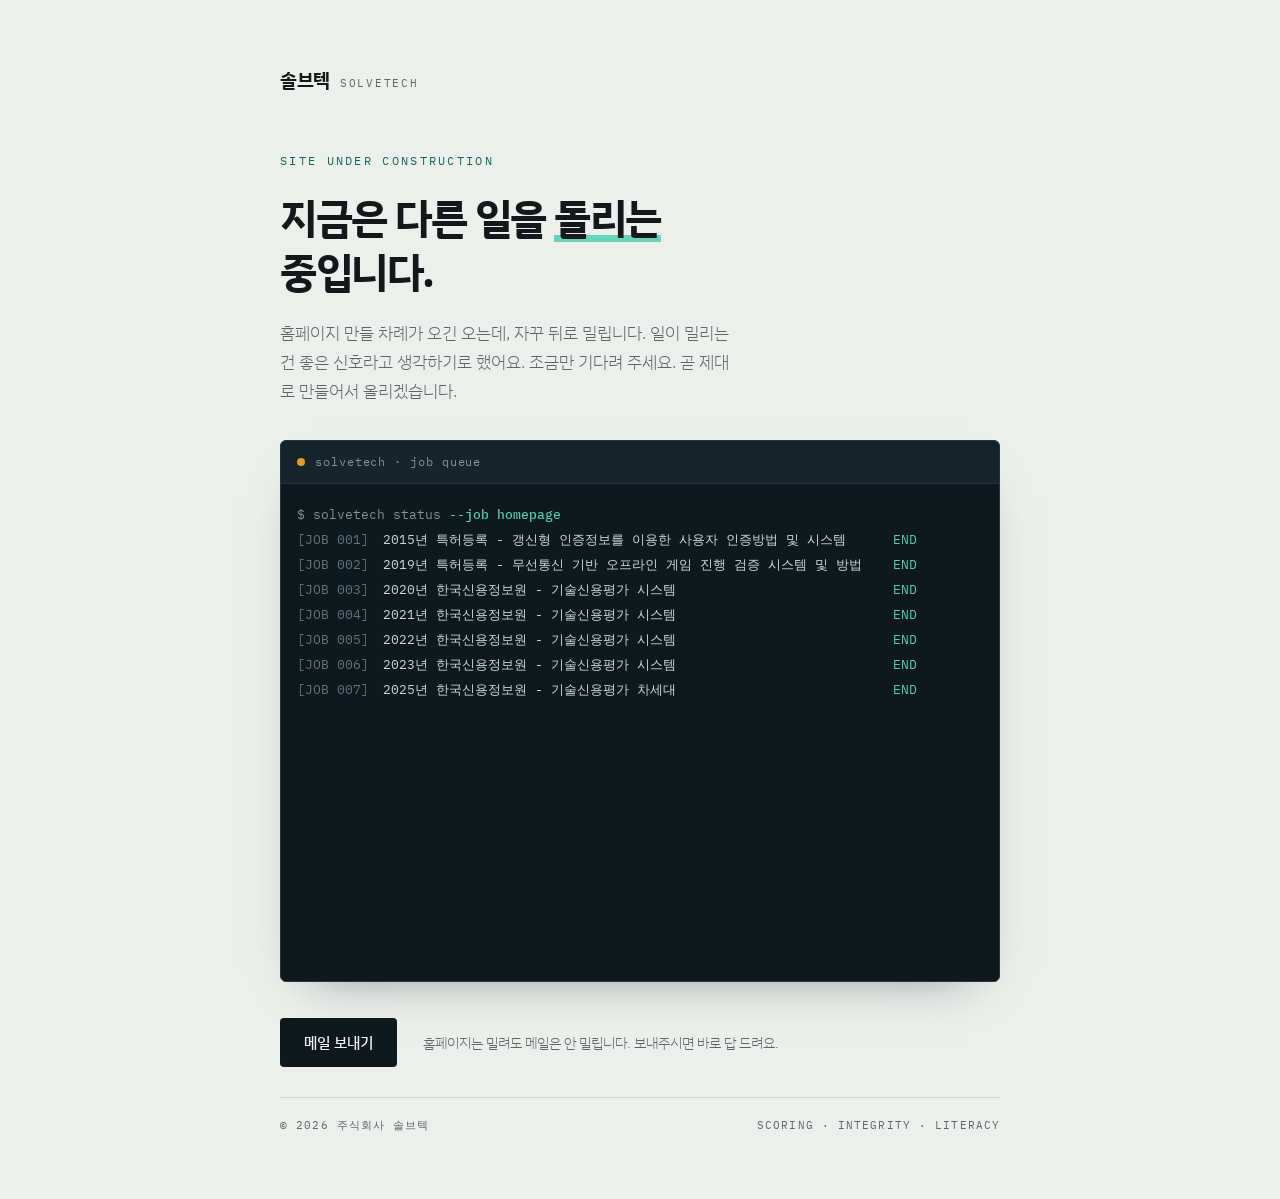
==== commit 35540c25: "Update index.html" ====
--- a/index.html
+++ b/index.html
@@ -43,7 +43,7 @@
   .logline{display:flex; gap:14px; white-space:nowrap; opacity:0; transform:translateY(4px);}
   .logline.on{opacity:1; transform:none; transition:opacity .22s ease, transform .22s ease;}
   .lg-id{color:#5F757D; flex:none; width:9ch;}
-  .lg-name{flex:none; width:54ch;}
+  .lg-name{flex:none; width:62ch;}
   .lg-stat{flex:none; color:var(--mint);}
   .logline.wait{color:#8FA5AC;}
   .logline.wait .lg-stat{color:var(--amber);}
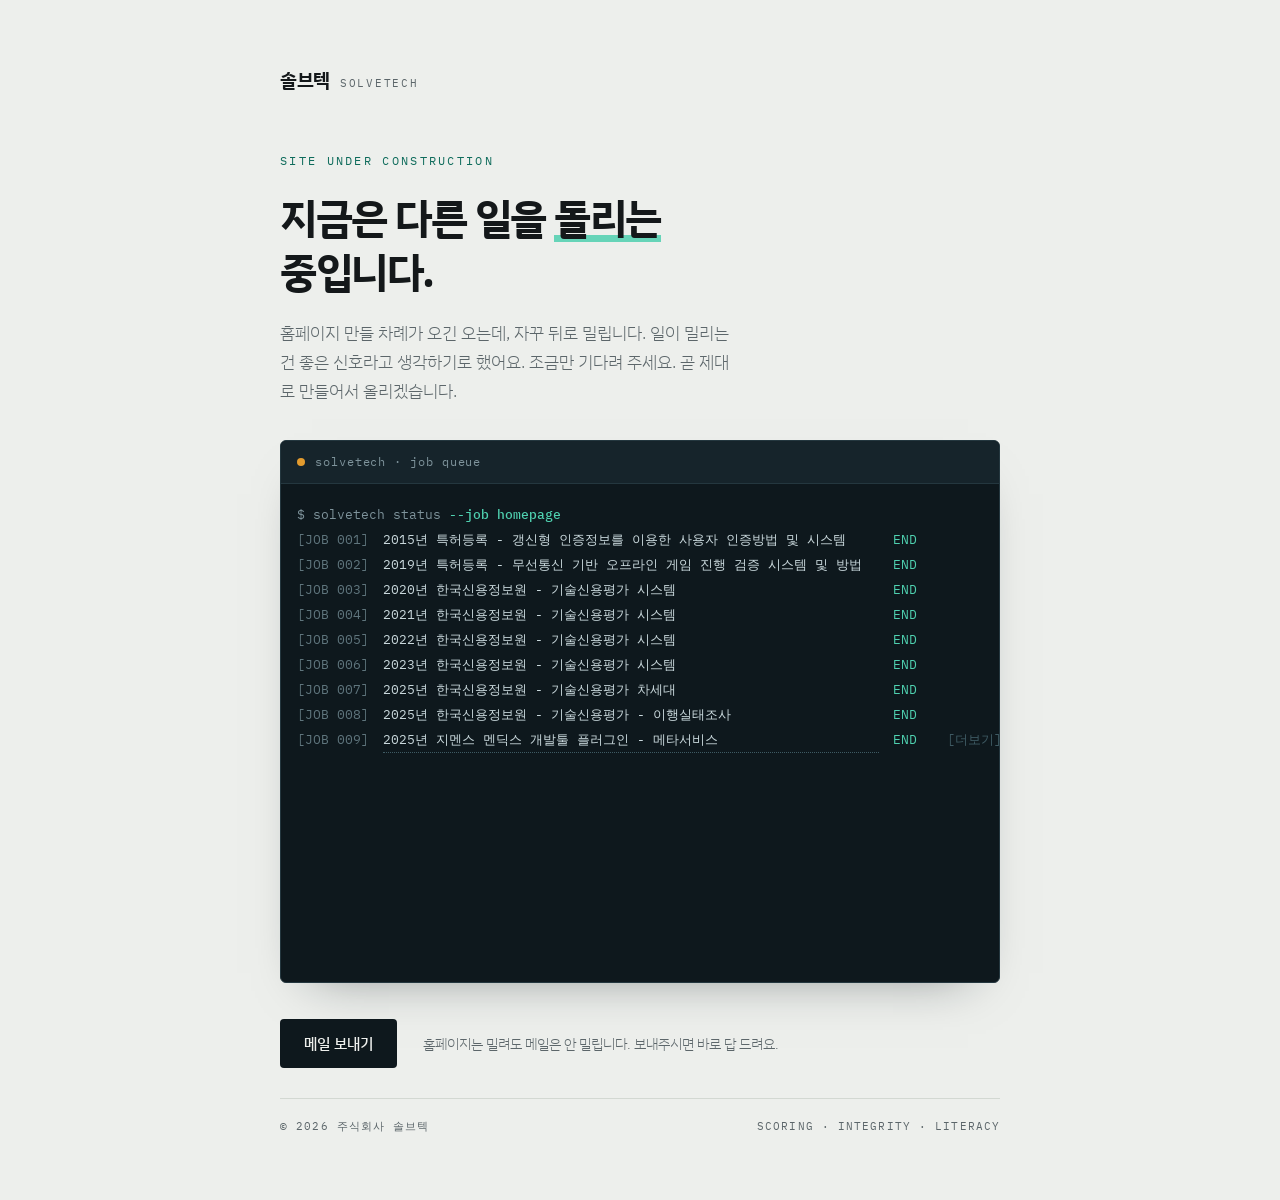
==== commit eeb003a4: "Update index.html" ====
--- a/index.html
+++ b/index.html
@@ -197,7 +197,7 @@
     ["2023년 한국신용정보원 - 기술신용평가 시스템","END"],
     ["2025년 한국신용정보원 - 기술신용평가 차세대","END"],
     ["2025년 한국신용정보원 - 기술신용평가 - 이행실태조사","END"],
-    ["2025년 지멘스 멘딕스 개발툴 플러그인 - 메타서비스","END", "mendix-meta"],
+    ["2025년 지멘스 멘딕스 개발툴 플러그인 - 메타서비스","END", "", "mendixmeta"],
     ["2026년 한국신용정보원 - 기술신용평가 - 소상공인 성장모형","RUNNING"],
     ["2026년 한국신용정보원 - 기술신용평가 - 기술력 성장모형","RUNNING"],
     ["홀덤 RFID카드 방송 솔루션","RUNNING"],
